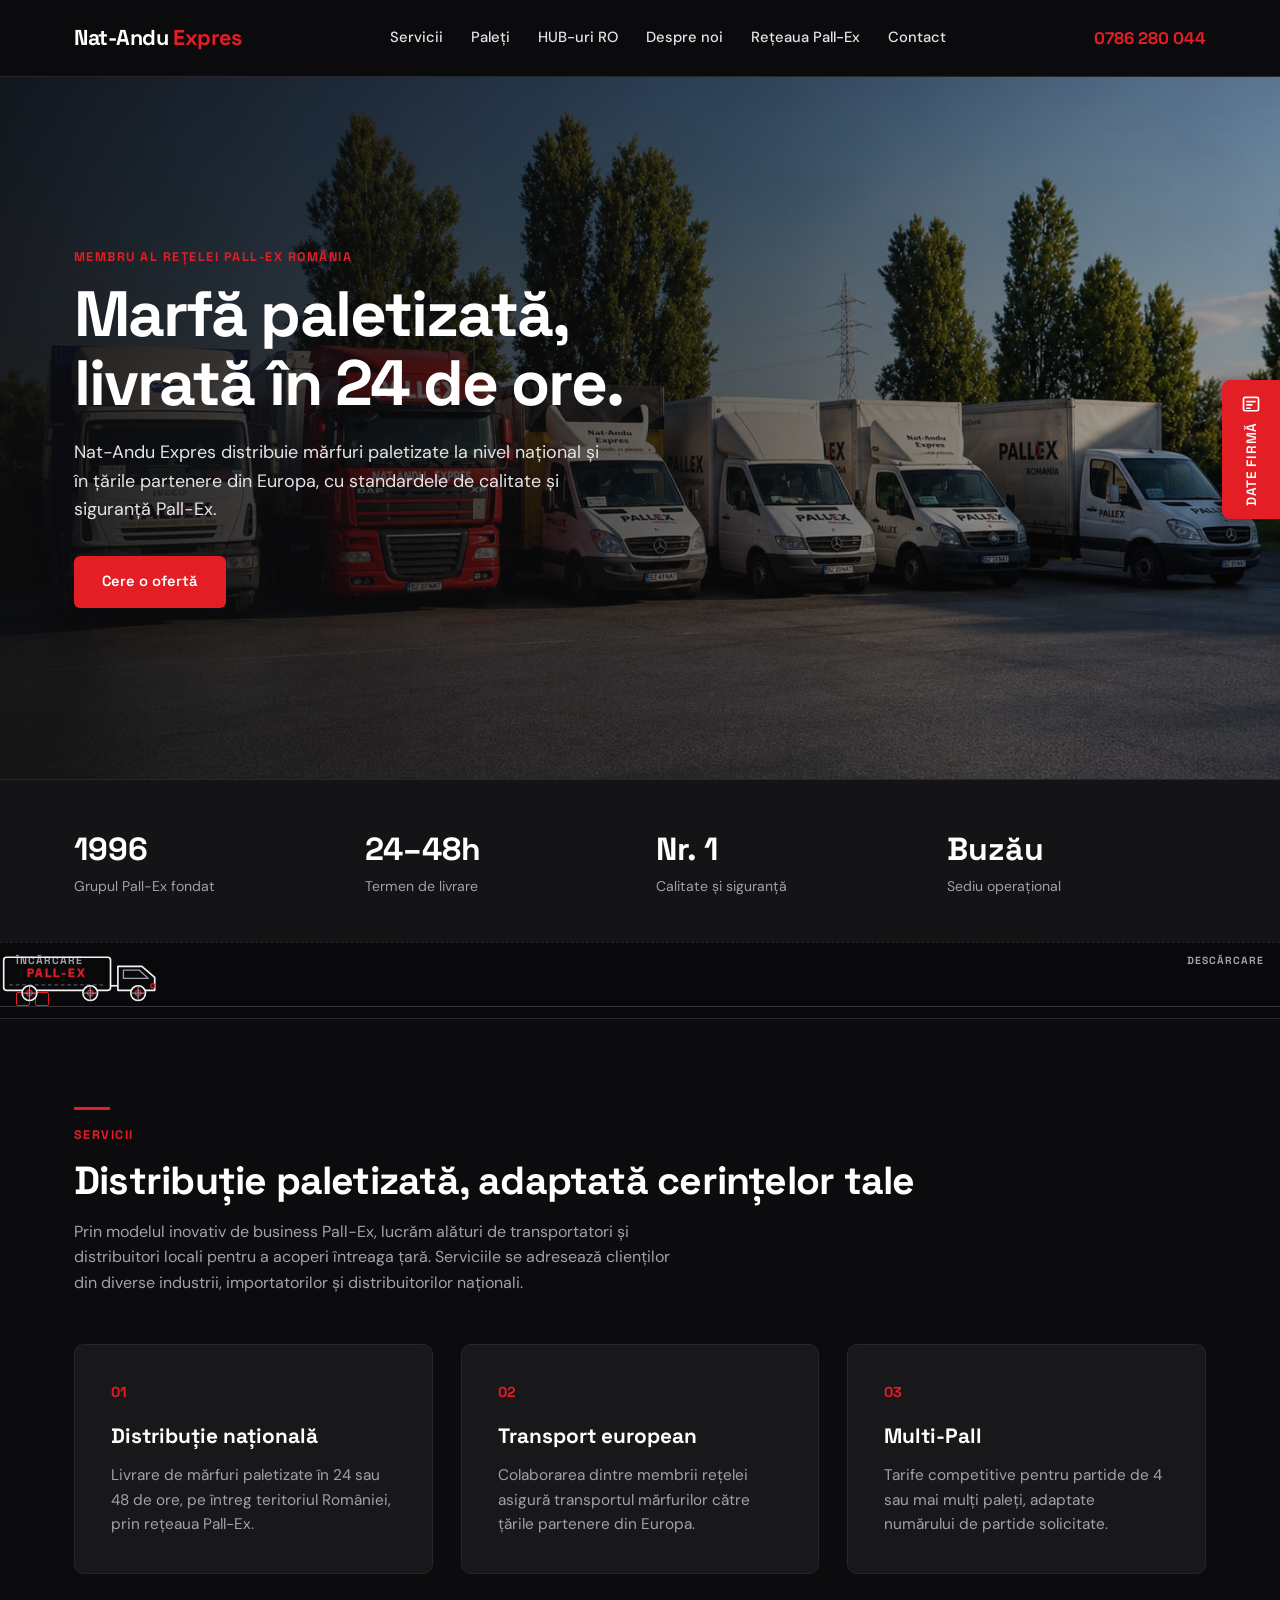
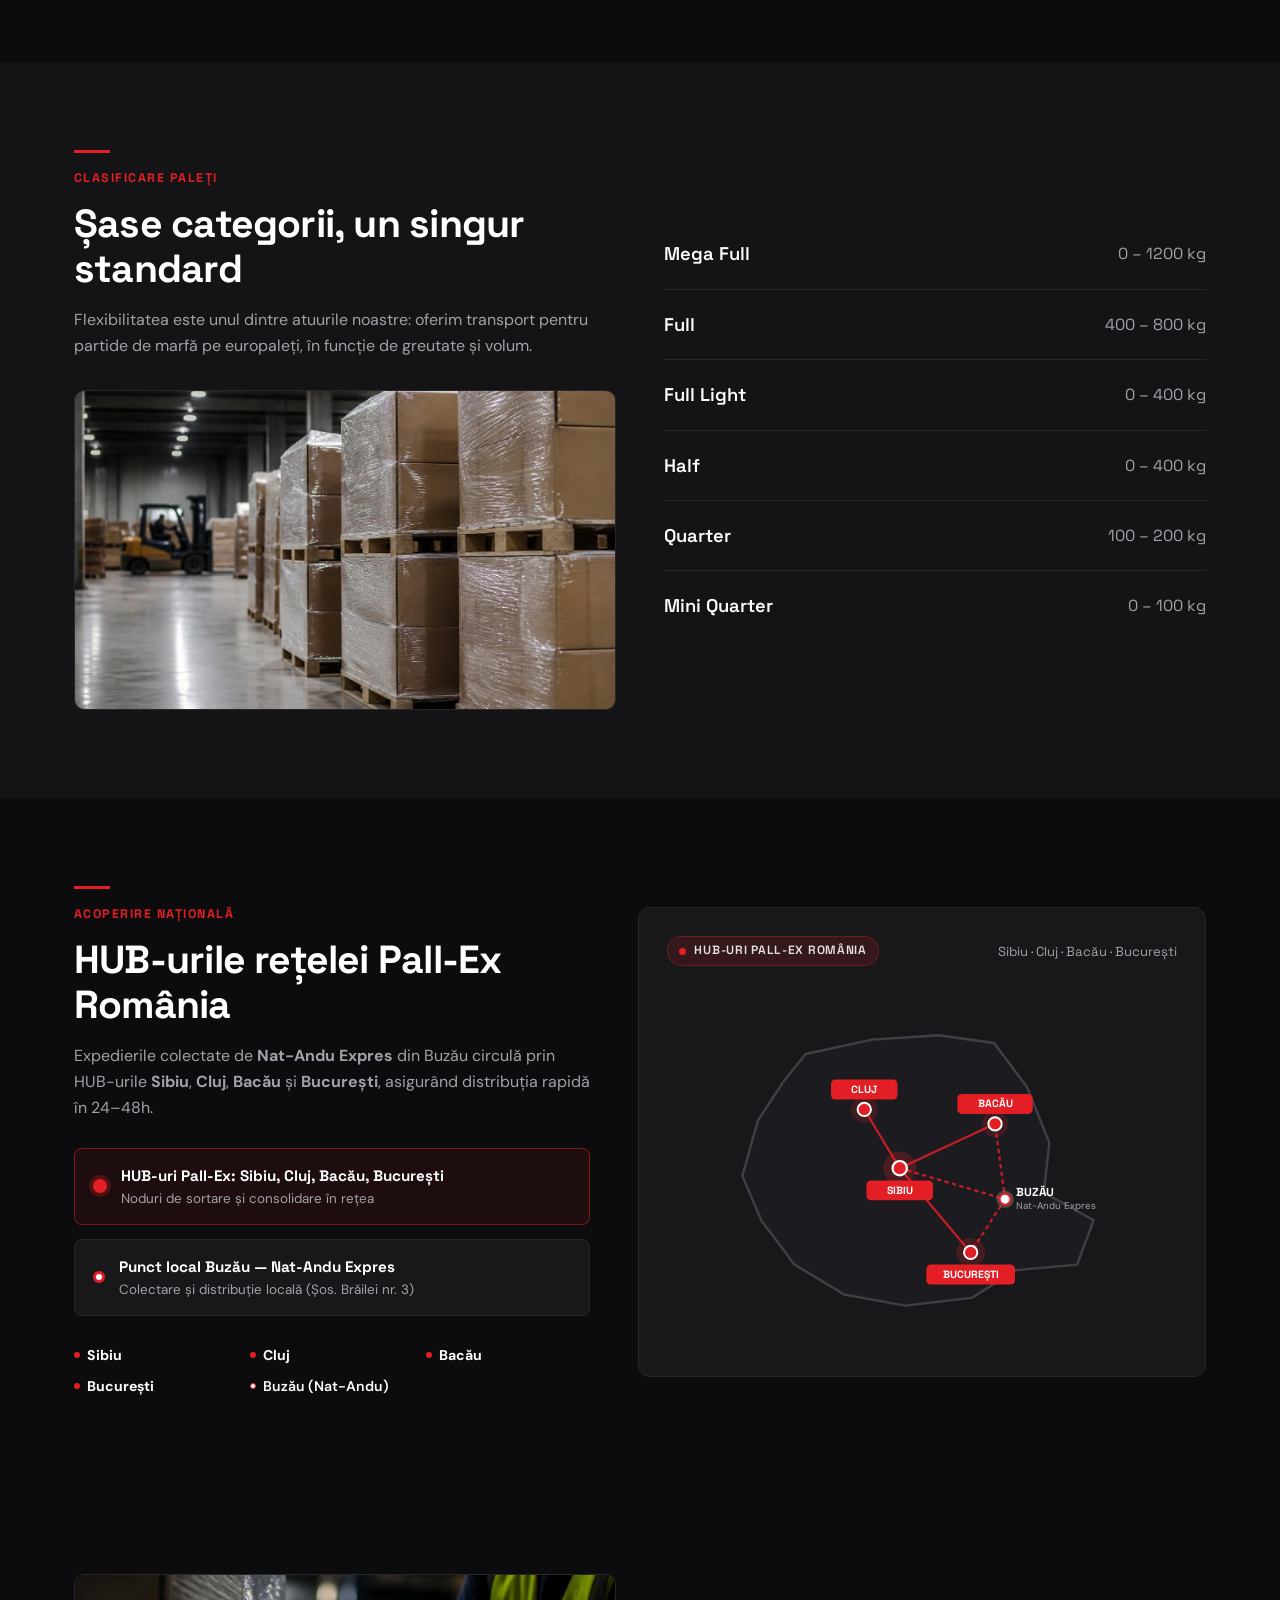
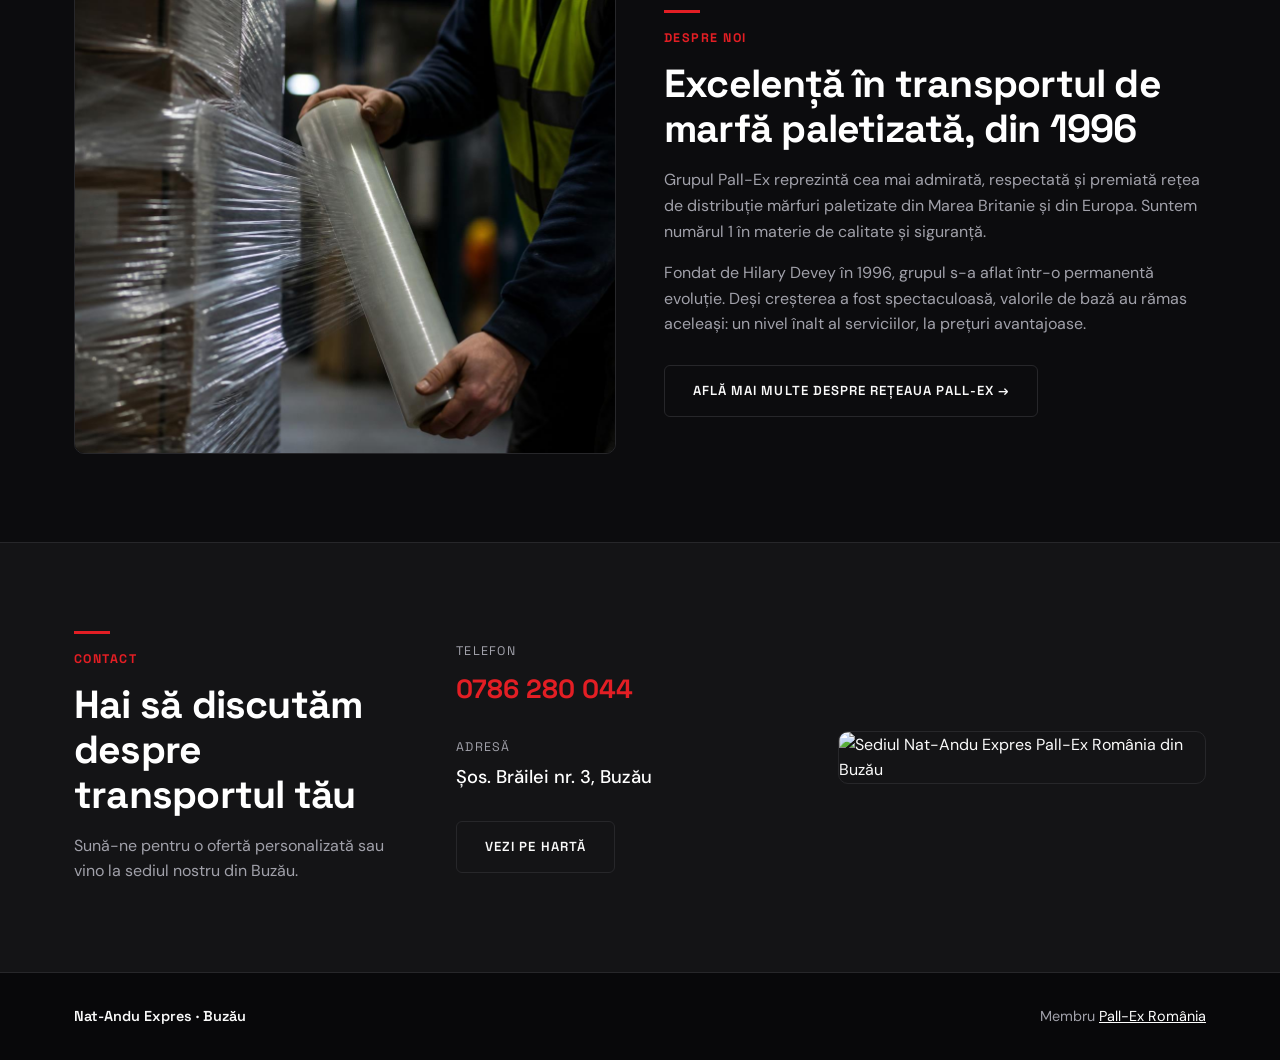
==== index.html @ 64ddea2e "Add files via upload" ====
<!DOCTYPE html>
<html lang="ro">
  <head>
    <meta charset="utf-8">
    <meta name="viewport" content="width=device-width, initial-scale=1">
    <title>Nat-Andu Expres | Transport marfă paletizată Pall-Ex Buzău</title>
    <meta name="description" content="Membru Pall-Ex România. Distribuție mărfuri paletizate în 24-48h în toată România și în Europa. Sediu în Buzău. Sună 0786 280 044.">
    
    <meta property="og:title" content="Nat-Andu Expres | Transport marfă paletizată Pall-Ex">
    <meta property="og:description" content="Distribuție mărfuri paletizate în 24-48h în România și Europa, prin rețeaua Pall-Ex. Buzău.">
    <meta property="og:type" content="website">
    <meta name="twitter:card" content="summary_large_image">
    
    <link rel="preconnect" href="https://fonts.googleapis.com">
    <link rel="preconnect" href="https://fonts.gstatic.com" crossorigin>
    <link rel="stylesheet" href="https://fonts.googleapis.com/css2?family=Space+Grotesk:wght@500;600;700&family=DM+Sans:wght@400;500&display=swap">
    <link rel="stylesheet" href="styles.css">
  </head>
  <body id="top">
    <!-- Buton special fixat în dreapta ecranului -->
    <button class="company-id-trigger" id="openCompanyId" aria-label="Deschide cartea de identitate a firmei">
      <svg width="20" height="20" viewBox="0 0 24 24" fill="none" stroke="currentColor" stroke-width="2" stroke-linecap="round" stroke-linejoin="round">
        <rect x="3" y="4" width="18" height="16" rx="2"></rect>
        <line x1="7" y1="9" x2="17" y2="9"></line>
        <line x1="7" y1="13" x2="13" y2="13"></line>
        <line x1="7" y1="17" x2="11" y2="17"></line>
      </svg>
      <span class="vertical-text">Date Firmă</span>
    </button>

    <!-- Header -->
    <header class="site-header">
      <div class="container header-inner">
        <a class="brand" href="#top">Nat-Andu <span>Expres</span></a>

        <nav class="nav" id="nav">
          <a href="#servicii">Servicii</a>
          <a href="#paleti">Paleți</a>
          <a href="#retea-romania">HUB-uri RO</a>
          <a href="#despre">Despre noi</a>
          <a href="pallex.html">Rețeaua Pall-Ex</a>
          <a href="#contact">Contact</a>
        </nav>

        <a class="phone" href="tel:+40786280044">0786 280 044</a>

        <button class="nav-toggle" id="navToggle" aria-label="Meniu" aria-expanded="false">
          <span></span><span></span><span></span>
        </button>
      </div>
    </header>

    <main>
      <!-- Hero -->
      <section class="hero">
        <img class="hero-img" src="assets/backdrop.jpeg" alt="Flotă de camioane de distribuție aliniate în terminalul logistic" width="1920" height="1200">
        <div class="hero-scrim"></div>
        <div class="container hero-content">
          <p class="eyebrow">Membru al rețelei Pall-Ex România</p>
          <h1>Marfă paletizată,<br>livrată în 24 de ore.</h1>
          <p class="lead">
            Nat-Andu Expres distribuie mărfuri paletizate la nivel național și în țările partenere
            din Europa, cu standardele de calitate și siguranță Pall-Ex.
          </p>
          <a class="btn btn-primary" href="#contact">Cere o ofertă</a>
        </div>
      </section>

      <!-- Stats + Animație Camion Pall-Ex -->
      <section class="band stats">
        <div class="container stats-grid">
          <div class="stat"><p class="stat-value">1996</p><p class="stat-label">Grupul Pall-Ex fondat</p></div>
          <div class="stat"><p class="stat-value">24–48h</p><p class="stat-label">Termen de livrare</p></div>
          <div class="stat"><p class="stat-value">Nr. 1</p><p class="stat-label">Calitate și siguranță</p></div>
          <div class="stat"><p class="stat-value">Buzău</p><p class="stat-label">Sediu operațional</p></div>
        </div>

        <div class="truck-lane" aria-hidden="true">
          <div class="dock-station dock-left">
            <span class="dock-label">ÎNCĂRCARE</span>
            <div class="pallet-box pallet-load-1"></div>
            <div class="pallet-box pallet-load-2"></div>
          </div>

          <div class="pallex-truck-runner">
            <svg class="pallex-truck-svg" viewBox="0 0 190 64" fill="none" xmlns="http://www.w3.org/2000/svg">
              <rect x="4" y="10" width="116" height="36" rx="3" stroke="#f4f4f5" stroke-width="1.8"/>
              <line x1="10" y1="40" x2="114" y2="40" stroke="#52525b" stroke-width="1.2" stroke-dasharray="4 3"/>
              <text x="62" y="31" text-anchor="middle" fill="#e31e24" stroke="#e31e24" stroke-width="0.4" font-family="Space Grotesk, sans-serif" font-size="13" font-weight="700" letter-spacing="2.2">PALL-EX</text>

              <line x1="120" y1="41" x2="128" y2="41" stroke="#f4f4f5" stroke-width="1.8"/>

              <path d="M128 20 H154 L168 32 V46 H128 Z" stroke="#f4f4f5" stroke-width="1.8" stroke-linejoin="round"/>
              <path d="M134 24 H151 L161 33 H134 Z" stroke="#a1a1aa" stroke-width="1.4" stroke-linejoin="round"/>
              <rect x="164" y="39" width="4" height="4" rx="1" stroke="#e31e24" stroke-width="1.4"/>

              <g class="truck-wheel" style="transform-origin: 32px 49px;">
                <circle cx="32" cy="49" r="8" fill="#0c0c0e" stroke="#f4f4f5" stroke-width="1.8"/>
                <circle cx="32" cy="49" r="3" stroke="#e31e24" stroke-width="1.4"/>
                <line x1="32" y1="41" x2="32" y2="57" stroke="#a1a1aa" stroke-width="1.1"/>
                <line x1="24" y1="49" x2="40" y2="49" stroke="#a1a1aa" stroke-width="1.1"/>
              </g>

              <g class="truck-wheel" style="transform-origin: 98px 49px;">
                <circle cx="98" cy="49" r="8" fill="#0c0c0e" stroke="#f4f4f5" stroke-width="1.8"/>
                <circle cx="98" cy="49" r="3" stroke="#e31e24" stroke-width="1.4"/>
                <line x1="98" y1="41" x2="98" y2="57" stroke="#a1a1aa" stroke-width="1.1"/>
                <line x1="90" y1="49" x2="106" y2="49" stroke="#a1a1aa" stroke-width="1.1"/>
              </g>

              <g class="truck-wheel" style="transform-origin: 150px 49px;">
                <circle cx="150" cy="49" r="8" fill="#0c0c0e" stroke="#f4f4f5" stroke-width="1.8"/>
                <circle cx="150" cy="49" r="3" stroke="#e31e24" stroke-width="1.4"/>
                <line x1="150" y1="41" x2="150" y2="57" stroke="#a1a1aa" stroke-width="1.1"/>
                <line x1="142" y1="49" x2="158" y2="49" stroke="#a1a1aa" stroke-width="1.1"/>
              </g>
            </svg>
          </div>

          <div class="dock-station dock-right">
            <span class="dock-label">DESCĂRCARE</span>
            <div class="pallet-box pallet-unload-1"></div>
            <div class="pallet-box pallet-unload-2"></div>
          </div>

          <div class="truck-road-line"></div>
        </div>
      </section>

      <!-- Servicii -->
      <section id="servicii" class="section container">
        <div class="section-head rule reveal">
          <p class="eyebrow">Servicii</p>
          <h2>Distribuție paletizată, adaptată cerințelor tale</h2>
          <p class="muted">
            Prin modelul inovativ de business Pall-Ex, lucrăm alături de transportatori și
            distribuitori locali pentru a acoperi întreaga țară. Serviciile se adresează clienților
            din diverse industrii, importatorilor și distribuitorilor naționali.
          </p>
        </div>

        <div class="cards">
          <article class="card reveal">
            <span class="card-num">01</span>
            <h3>Distribuție națională</h3>
            <p>Livrare de mărfuri paletizate în 24 sau 48 de ore, pe întreg teritoriul României, prin rețeaua Pall-Ex.</p>
          </article>
          <article class="card reveal">
            <span class="card-num">02</span>
            <h3>Transport european</h3>
            <p>Colaborarea dintre membrii rețelei asigură transportul mărfurilor către țările partenere din Europa.</p>
          </article>
          <article class="card reveal">
            <span class="card-num">03</span>
            <h3>Multi-Pall</h3>
            <p>Tarife competitive pentru partide de 4 sau mai mulți paleți, adaptate numărului de partide solicitate.</p>
          </article>
        </div>
      </section>

      <!-- Paleti -->
      <section id="paleti" class="band">
        <div class="container section split">
          <div>
            <div class="rule reveal">
              <p class="eyebrow">Clasificare paleți</p>
              <h2>Șase categorii, un singur standard</h2>
              <p class="muted">
                Flexibilitatea este unul dintre atuurile noastre: oferim transport pentru partide de
                marfă pe europaleți, în funcție de greutate și volum.
              </p>
            </div>
            <img class="media media-short" src="assets/warehouse-pallets.jpg" alt="Europaleți înfoliați, stivuiți în depozitul de distribuție" width="1280" height="960" loading="lazy">
          </div>

          <ul class="spec-list reveal">
            <li><span class="spec-name">Mega Full</span><span class="spec-weight">0 – 1200 kg</span></li>
            <li><span class="spec-name">Full</span><span class="spec-weight">400 – 800 kg</span></li>
            <li><span class="spec-name">Full Light</span><span class="spec-weight">0 – 400 kg</span></li>
            <li><span class="spec-name">Half</span><span class="spec-weight">0 – 400 kg</span></li>
            <li><span class="spec-name">Quarter</span><span class="spec-weight">100 – 200 kg</span></li>
            <li><span class="spec-name">Mini Quarter</span><span class="spec-weight">0 – 100 kg</span></li>
          </ul>
        </div>
      </section>

      <!-- Rețeaua Națională de HUB-uri Pall-Ex România (Sibiu, Cluj, Bacău, București) -->
      <section id="retea-romania" class="section container">
        <div class="ro-hubs-grid">
          <div class="reveal">
            <div class="rule">
              <p class="eyebrow">Acoperire Națională</p>
              <h2>HUB-urile rețelei Pall-Ex România</h2>
              <p class="muted">
                Expedierile colectate de <strong>Nat-Andu Expres</strong> din Buzău circulă
                prin HUB-urile <strong>Sibiu</strong>, <strong>Cluj</strong>, <strong>Bacău</strong> și
                <strong>București</strong>, asigurând distribuția rapidă în 24–48h.
              </p>
            </div>

            <div class="hub-legend">
              <div class="hub-badge-main">
                <span class="dot-main"></span>
                <div>
                  <strong>HUB-uri Pall-Ex: Sibiu, Cluj, Bacău, București</strong>
                  <span>Noduri de sortare și consolidare în rețea</span>
                </div>
              </div>
              <div class="hub-badge-local">
                <span class="dot-local"></span>
                <div>
                  <strong>Punct local Buzău — Nat-Andu Expres</strong>
                  <span>Colectare și distribuție locală (Șos. Brăilei nr. 3)</span>
                </div>
              </div>
            </div>

            <ul class="ro-cities-list">
              <li class="is-main">Sibiu</li>
              <li class="is-main">Cluj</li>
              <li class="is-main">Bacău</li>
              <li class="is-main">București</li>
              <li class="is-local">Buzău (Nat-Andu)</li>
            </ul>
          </div>

          <div class="ro-map-card reveal">
            <div class="ro-map-header">
              <span class="europe-badge"><span class="pulse-dot"></span> HUB-uri Pall-Ex România</span>
              <span class="ro-map-sub">Sibiu · Cluj · Bacău · București</span>
            </div>

            <svg class="ro-map-svg" viewBox="0 0 460 330" fill="none" xmlns="http://www.w3.org/2000/svg" aria-label="Harta HUB-urilor Pall-Ex din România: Sibiu, Cluj, Bacău și București">
              <path d="M125 65 L185 52 L245 48 L295 55 L325 95 L345 145 L340 190 L385 215 L370 255 L315 260 L275 285 L215 292 L160 282 L115 255 L85 215 L68 175 L82 125 L105 90 Z" fill="#1b1b20" stroke="#3f3f46" stroke-width="2.2"/>

              <g stroke="#e31e24" stroke-width="2" stroke-opacity="0.85">
                <line x1="210" y1="168" x2="178" y2="115"/>
                <line x1="210" y1="168" x2="296" y2="128"/>
                <line x1="210" y1="168" x2="274" y2="244"/>
                <line x1="210" y1="168" x2="305" y2="196" stroke-dasharray="4 3"/>
                <line x1="305" y1="196" x2="274" y2="244" stroke-dasharray="4 3"/>
                <line x1="305" y1="196" x2="296" y2="128" stroke-dasharray="4 3"/>
              </g>

              <!-- HUB CLUJ -->
              <circle cx="178" cy="115" r="12" fill="#e31e24" fill-opacity="0.2"/>
              <circle cx="178" cy="115" r="6" fill="#e31e24" stroke="#ffffff" stroke-width="1.8"/>
              <rect x="148" y="88" width="60" height="18" rx="4" fill="#e31e24"/>
              <text x="178" y="100" text-anchor="middle" fill="#ffffff" font-family="Space Grotesk, sans-serif" font-size="9.5" font-weight="700">CLUJ</text>

              <!-- HUB BACĂU -->
              <circle cx="296" cy="128" r="12" fill="#e31e24" fill-opacity="0.2"/>
              <circle cx="296" cy="128" r="6" fill="#e31e24" stroke="#ffffff" stroke-width="1.8"/>
              <rect x="262" y="101" width="68" height="18" rx="4" fill="#e31e24"/>
              <text x="296" y="113" text-anchor="middle" fill="#ffffff" font-family="Space Grotesk, sans-serif" font-size="9.5" font-weight="700">BACĂU</text>

              <!-- HUB SIBIU -->
              <circle cx="210" cy="168" r="15" fill="#e31e24" fill-opacity="0.24"/>
              <circle cx="210" cy="168" r="6.5" fill="#e31e24" stroke="#ffffff" stroke-width="2"/>
              <rect x="180" y="179" width="60" height="18" rx="4" fill="#e31e24"/>
              <text x="210" y="191" text-anchor="middle" fill="#ffffff" font-family="Space Grotesk, sans-serif" font-size="9.5" font-weight="700">SIBIU</text>

              <!-- HUB BUCUREȘTI -->
              <circle cx="274" cy="244" r="13" fill="#e31e24" fill-opacity="0.22"/>
              <circle cx="274" cy="244" r="6" fill="#e31e24" stroke="#ffffff" stroke-width="1.8"/>
              <rect x="234" y="255" width="80" height="18" rx="4" fill="#e31e24"/>
              <text x="274" y="267" text-anchor="middle" fill="#ffffff" font-family="Space Grotesk, sans-serif" font-size="9.5" font-weight="700">BUCUREȘTI</text>

              <!-- Punct local Buzău (Nat-Andu Expres) -->
              <circle cx="305" cy="196" r="8" fill="#ffffff" fill-opacity="0.18"/>
              <circle cx="305" cy="196" r="5" fill="#ffffff" stroke="#e31e24" stroke-width="2"/>
              <text x="315" y="193" fill="#ffffff" font-family="Space Grotesk, sans-serif" font-size="10.5" font-weight="700">BUZĂU</text>
              <text x="315" y="205" fill="#a1a1aa" font-family="DM Sans, sans-serif" font-size="8.8">Nat-Andu Expres</text>
            </svg>
          </div>
        </div>
      </section>

      <!-- Despre -->
      <section id="despre" class="section container split split-center">
        <img class="media media-tall" src="assets/worker-pallet.jpg" alt="Operator care înfoliază un palet pregătit pentru expediere" width="1280" height="960" loading="lazy">
        <div class="rule reveal">
          <p class="eyebrow">Despre noi</p>
          <h2>Excelență în transportul de marfă paletizată, din 1996</h2>
          <p class="muted">
            Grupul Pall-Ex reprezintă cea mai admirată, respectată și premiată rețea de distribuție
            mărfuri paletizate din Marea Britanie și din Europa. Suntem numărul 1 în materie de
            calitate și siguranță.
          </p>
          <p class="muted">
            Fondat de Hilary Devey în 1996, grupul s-a aflat într-o permanentă evoluție. Deși
            creșterea a fost spectaculoasă, valorile de bază au rămas aceleași: un nivel înalt al
            serviciilor, la prețuri avantajoase.
          </p>
          <div style="margin-top: 1.75rem;">
            <a class="btn btn-ghost" href="pallex.html">Află mai multe despre rețeaua Pall-Ex →</a>
          </div>
        </div>
      </section>

      <!-- Contact -->
      <section id="contact" class="band band-top">
        <div class="container section split">
          <div class="rule reveal">
            <p class="eyebrow">Contact</p>
            <h2>Hai să discutăm despre transportul tău</h2>
            <p class="muted">Sună-ne pentru o ofertă personalizată sau vino la sediul nostru din Buzău.</p>
          </div>

          <dl class="contact-list reveal">
            <div>
              <dt>Telefon</dt>
              <dd><a class="phone-lg" href="tel:+40786280044">0786 280 044</a></dd>
            </div>
            <div>
              <dt>Adresă</dt>
              <dd class="address">Șos. Brăilei nr. 3, Buzău</dd>
            </div>
            <div>
              <a
                class="btn btn-ghost"
                href="https://www.google.com/maps/place/Pall+-+Ex+Buzau/@45.1322497,26.8589004,300m/data=!3m1!1e3!4m6!3m5!1s0x40b1619927df074f:0x41fb575a567fc88e!8m2!3d45.132179!4d26.8587557!16s%2Fg%2F11jdgvzxw0?entry=ttu&g_ep=EgoyMDI2MDgyMC4wIKXMDSoASAFQAw%3D%3D"
                target="_blank"
                rel="noreferrer"
                aria-label="Vezi pe hartă (deschide într-o filă nouă)"
                >Vezi pe hartă</a
              >
            </div>
          </dl>

          <div class="reveal">
            <img class="media" src="assets/image-2.jpg" alt="Sediul Nat-Andu Expres Pall-Ex România din Buzău" loading="lazy">
          </div>
        </div>
      </section>
    </main>

    <footer class="site-footer">
      <div class="container footer-inner">
        <p class="footer-brand">Nat-Andu Expres · Buzău</p>
        <p>Membru <a href="pallex.html" style="color: #ffffff; text-decoration: underline;">Pall-Ex România</a></p>
      </div>
    </footer>

    <!-- Modal: Cartea de identitate a firmei -->
    <div class="modal-backdrop" id="companyIdModal" role="dialog" aria-modal="true" aria-labelledby="modalTitle">
      <div class="modal-card">
        <button class="modal-close" id="closeCompanyId" aria-label="Închide">&times;</button>
        <p class="eyebrow">Identificare Firmă</p>
        <h3 id="modalTitle">S.C. NAT-ANDU EXPRES S.R.L.</h3>
        
        <img class="id-card-img" src="assets/CartedeIdentitate.jpeg" alt="Carte de identitate Nat-Andu Expres - Membru Pall-Ex România">

        <div class="id-grid">
          <div class="id-row">
            <span class="id-label">Sediu Social</span>
            <span class="id-val">Șos. Brăilei nr. 3, Buzău</span>
          </div>
          <div class="id-row">
            <span class="id-label">Rețea Parteneră</span>
            <span class="id-val">Membru Pall-Ex România</span>
          </div>
          <div class="id-row">
            <span class="id-label">Telefon Dispecerat</span>
            <span class="id-val"><a href="tel:+40786280044" class="id-phone-link">0786 280 044</a></span>
          </div>
        </div>
      </div>
    </div>

    <script src="script.js"></script>
  </body>
</html>
---- styles.css ----
/* =========================================================
   Variabile & Resetare de bază (Temă Neagră / Dark Mode)
   ========================================================= */
:root {
  --bg: #0c0c0e;
  --bg-dark: #141416;
  --surface: #18181b;
  --text: #fafafa;
  --text-light: #fafafa;
  --muted: #a1a1aa;
  --muted-dark: #a1a1aa;
  --accent: #e31e24;
  --accent-hover: #c4161c;
  --border: #27272a;
  --border-dark: #27272a;
  --font-display: 'Space Grotesk', sans-serif;
  --font-body: 'DM Sans', sans-serif;
}

*, *::before, *::after {
  box-sizing: border-box;
  margin: 0;
  padding: 0;
}

html {
  scroll-behavior: smooth;
  font-family: var(--font-body);
  color: var(--text);
  background-color: var(--bg);
  line-height: 1.6;
}

img {
  max-width: 100%;
  display: block;
}

a {
  color: inherit;
  text-decoration: none;
}

.container {
  width: 100%;
  max-width: 1180px;
  margin: 0 auto;
  padding: 0 1.5rem;
}

/* =========================================================
   Header & Navigare
   ========================================================= */
.site-header {
  position: sticky;
  top: 0;
  z-index: 50;
  background: rgba(12, 12, 14, 0.94);
  backdrop-filter: blur(8px);
  border-bottom: 1px solid var(--border);
}

.header-inner {
  display: flex;
  align-items: center;
  justify-content: space-between;
  height: 76px;
}

.brand {
  font-family: var(--font-display);
  font-weight: 700;
  font-size: 1.35rem;
  letter-spacing: -0.02em;
  color: #ffffff;
}

.brand span {
  color: var(--accent);
}

.nav {
  display: flex;
  gap: 1.75rem;
  font-weight: 500;
  font-size: 0.92rem;
  color: #e4e4e7;
}

.nav a:hover {
  color: var(--accent);
}

.phone {
  font-family: var(--font-display);
  font-weight: 700;
  color: var(--accent);
  font-size: 1.05rem;
}

.nav-toggle {
  display: none;
  flex-direction: column;
  gap: 5px;
  background: none;
  border: none;
  cursor: pointer;
  padding: 4px;
}

.nav-toggle span {
  width: 24px;
  height: 2px;
  background: #ffffff;
  display: block;
}

@media (max-width: 900px) {
  .nav {
    position: absolute;
    top: 76px;
    left: 0;
    right: 0;
    background: var(--bg);
    flex-direction: column;
    padding: 1.5rem;
    gap: 1.25rem;
    border-bottom: 1px solid var(--border);
    display: none;
  }

  .nav.is-open {
    display: flex;
  }

  .nav-toggle {
    display: flex;
  }

  .phone {
    display: none;
  }
}

/* =========================================================
   Hero Section
   ========================================================= */
.hero {
  position: relative;
  min-height: 78vh;
  display: flex;
  align-items: center;
  color: var(--text-light);
  overflow: hidden;
  background-color: var(--bg);
}

.hero-img {
  position: absolute;
  inset: 0;
  width: 100%;
  height: 100%;
  object-fit: cover;
  z-index: 0;
}

.hero-scrim {
  position: absolute;
  inset: 0;
  background: linear-gradient(90deg, rgba(12, 12, 14, 0.90) 0%, rgba(12, 12, 14, 0.60) 60%, rgba(12, 12, 14, 0.30) 100%);
  z-index: 1;
}

.hero-content {
  position: relative;
  z-index: 2;
  padding-top: 4rem;
  padding-bottom: 4rem;
}

.eyebrow {
  font-family: var(--font-display);
  text-transform: uppercase;
  font-size: 0.78rem;
  font-weight: 700;
  letter-spacing: 0.12em;
  color: var(--accent);
  margin-bottom: 0.75rem;
}

.hero h1 {
  font-family: var(--font-display);
  font-size: clamp(2.4rem, 5vw, 4rem);
  line-height: 1.08;
  letter-spacing: -0.03em;
  margin-bottom: 1.25rem;
  color: #ffffff;
}

.lead {
  max-width: 540px;
  font-size: 1.12rem;
  color: #e4e4e7;
  margin-bottom: 2rem;
}

/* =========================================================
   Butoane
   ========================================================= */
.btn {
  display: inline-block;
  font-family: var(--font-display);
  font-weight: 600;
  font-size: 0.92rem;
  padding: 0.9rem 1.75rem;
  border-radius: 6px;
  transition: all 0.2s ease;
  cursor: pointer;
}

.btn-primary {
  background: var(--accent);
  color: #ffffff;
}

.btn-primary:hover {
  background: var(--accent-hover);
}

.btn-ghost {
  border: 1px solid var(--border-dark);
  color: var(--text-light);
  text-transform: uppercase;
  font-size: 0.82rem;
  letter-spacing: 0.08em;
}

.btn-ghost:hover {
  border-color: var(--accent);
  background: rgba(227, 30, 36, 0.15);
}

/* =========================================================
   Stats Band & Animație Camion PALL-EX Outline
   ========================================================= */
.band {
  background-color: var(--bg-dark);
  color: var(--text-light);
}

.stats {
  border-top: 1px solid var(--border-dark);
  border-bottom: 1px solid var(--border-dark);
}

.stats-grid {
  display: grid;
  grid-template-columns: repeat(auto-fit, minmax(180px, 1fr));
  gap: 2rem;
  padding-top: 2.75rem;
  padding-bottom: 2.75rem;
}

.stat-value {
  font-family: var(--font-display);
  font-size: 2rem;
  font-weight: 700;
  color: #ffffff;
}

.stat-label {
  font-size: 0.88rem;
  color: var(--muted-dark);
}

.truck-lane {
  position: relative;
  width: 100%;
  height: 76px;
  overflow: hidden;
  border-top: 1px dashed rgba(255, 255, 255, 0.12);
  background: #09090b;
}

.truck-road-line {
  position: absolute;
  left: 0;
  right: 0;
  bottom: 11px;
  height: 1px;
  background: rgba(255, 255, 255, 0.18);
  z-index: 1;
}

.dock-station {
  position: absolute;
  bottom: 12px;
  z-index: 2;
  display: flex;
  align-items: flex-end;
  gap: 5px;
}

.dock-left {
  left: 16px;
}

.dock-right {
  right: 16px;
}

.dock-label {
  position: absolute;
  bottom: 36px;
  font-family: var(--font-display);
  font-size: 0.65rem;
  font-weight: 700;
  letter-spacing: 0.1em;
  color: #a1a1aa;
  white-space: nowrap;
}

.dock-right .dock-label {
  right: 0;
}

.pallet-box {
  width: 14px;
  height: 14px;
  border: 1.5px solid #e31e24;
  border-radius: 2px;
  background: transparent;
}

.pallet-load-1 {
  animation: loadPalletLeft 11s linear infinite;
}

.pallet-load-2 {
  animation: loadPalletLeft 11s linear 0.35s infinite;
}

.pallet-unload-1 {
  opacity: 0;
  animation: unloadPalletRight 11s linear infinite;
}

.pallet-unload-2 {
  opacity: 0;
  animation: unloadPalletRight 11s linear 0.35s infinite;
}

.pallex-truck-runner {
  position: absolute;
  bottom: 11px;
  left: 0;
  z-index: 3;
  animation: truckDriveLeftToRight 11s linear infinite;
}

.pallex-truck-svg {
  width: 175px;
  height: auto;
  display: block;
}

.truck-wheel {
  animation: wheelSpin 0.75s linear infinite;
}

@keyframes wheelSpin {
  from {
    transform: rotate(0deg);
  }
  to {
    transform: rotate(360deg);
  }
}

@keyframes truckDriveLeftToRight {
  0% {
    transform: translateX(26px);
  }
  14% {
    transform: translateX(36px);
  }
  82% {
    transform: translateX(calc(100vw - 215px));
  }
  100% {
    transform: translateX(calc(100vw - 205px));
  }
}

@keyframes loadPalletLeft {
  0% {
    opacity: 1;
    transform: translate(0, 0) scale(1);
  }
  10% {
    opacity: 1;
    transform: translate(24px, -6px) scale(0.95);
  }
  15% {
    opacity: 0;
    transform: translate(38px, -10px) scale(0.7);
  }
  100% {
    opacity: 0;
    transform: translate(38px, -10px) scale(0.7);
  }
}

@keyframes unloadPalletRight {
  0%, 81% {
    opacity: 0;
    transform: translate(-24px, -8px) scale(0.75);
  }
  85% {
    opacity: 1;
    transform: translate(-8px, -4px) scale(0.95);
  }
  94%, 100% {
    opacity: 1;
    transform: translate(0, 0) scale(1);
  }
}

@media (prefers-reduced-motion: reduce) {
  .pallex-truck-runner,
  .truck-wheel,
  .pallet-load-1,
  .pallet-load-2,
  .pallet-unload-1,
  .pallet-unload-2 {
    animation: none;
  }
}

/* =========================================================
   Secțiuni Generale & Tipografie
   ========================================================= */
.section {
  padding-top: 5.5rem;
  padding-bottom: 5.5rem;
}

.rule::before {
  content: "";
  display: block;
  width: 36px;
  height: 3px;
  background: var(--accent);
  margin-bottom: 1rem;
}

h2 {
  font-family: var(--font-display);
  font-size: clamp(1.75rem, 3.2vw, 2.45rem);
  line-height: 1.15;
  letter-spacing: -0.02em;
  margin-bottom: 1rem;
  color: #ffffff;
}

.muted {
  color: var(--muted);
  max-width: 620px;
}

.band .muted {
  color: var(--muted-dark);
}

.section-head {
  margin-bottom: 3rem;
}

/* =========================================================
   Carduri Servicii
   ========================================================= */
.cards {
  display: grid;
  grid-template-columns: repeat(auto-fit, minmax(280px, 1fr));
  gap: 1.75rem;
}

.card {
  background: var(--surface);
  padding: 2.25rem;
  border-radius: 10px;
  border: 1px solid var(--border);
  transition: transform 0.25s ease, border-color 0.25s ease, box-shadow 0.25s ease;
}

.card:hover {
  transform: translateY(-6px);
  border-color: var(--accent);
  box-shadow: 0 12px 30px rgba(0, 0, 0, 0.45);
}

.card-num {
  font-family: var(--font-display);
  font-weight: 700;
  color: var(--accent);
  font-size: 0.9rem;
  display: block;
  margin-bottom: 1rem;
}

.card h3 {
  font-family: var(--font-display);
  font-size: 1.3rem;
  margin-bottom: 0.65rem;
  color: #ffffff;
}

.card p {
  color: var(--muted);
  font-size: 0.96rem;
}

/* =========================================================
   Split Layouts, Paleți & Despre Noi
   ========================================================= */
.split {
  display: grid;
  grid-template-columns: 1fr;
  gap: 3rem;
}

@media (min-width: 860px) {
  .split {
    grid-template-columns: 1fr 1fr;
  }

  .split-center {
    align-items: center;
  }
}

.media {
  border-radius: 10px;
  object-fit: cover;
  width: 100%;
  border: 1px solid var(--border);
}

.media-short {
  margin-top: 2rem;
  max-height: 320px;
}

.media-tall {
  max-height: 480px;
}

.spec-list {
  list-style: none;
  display: flex;
  flex-direction: column;
  justify-content: center;
}

.spec-list li {
  display: flex;
  justify-content: space-between;
  align-items: center;
  padding: 1.25rem 0;
  border-bottom: 1px solid var(--border-dark);
}

.spec-list li:last-child {
  border-bottom: none;
}

.spec-name {
  font-family: var(--font-display);
  font-weight: 600;
  font-size: 1.15rem;
  color: #ffffff;
}

.spec-weight {
  color: var(--muted-dark);
  font-family: var(--font-display);
}

#despre p + p {
  margin-top: 1rem;
}

/* =========================================================
   Secțiunea Rețea Națională & HUB-uri România (index.html)
   ========================================================= */
.ro-hubs-grid {
  display: grid;
  grid-template-columns: 1fr;
  gap: 3rem;
  align-items: center;
}

@media (min-width: 920px) {
  .ro-hubs-grid {
    grid-template-columns: 1fr 1.1fr;
  }
}

.hub-legend {
  display: grid;
  gap: 0.9rem;
  margin: 1.75rem 0;
}

.hub-badge-main,
.hub-badge-local {
  display: flex;
  align-items: center;
  gap: 0.9rem;
  background: var(--surface);
  border: 1px solid var(--border);
  border-radius: 8px;
  padding: 0.9rem 1.1rem;
}

.hub-badge-main {
  border-color: rgba(227, 30, 36, 0.5);
  background: rgba(227, 30, 36, 0.08);
}

.dot-main {
  width: 14px;
  height: 14px;
  border-radius: 50%;
  background: var(--accent);
  box-shadow: 0 0 0 4px rgba(227, 30, 36, 0.25);
  flex-shrink: 0;
}

.dot-local {
  width: 12px;
  height: 12px;
  border-radius: 50%;
  background: #ffffff;
  border: 3px solid var(--accent);
  flex-shrink: 0;
}

.hub-badge-main strong,
.hub-badge-local strong {
  display: block;
  font-family: var(--font-display);
  font-size: 0.95rem;
  color: #ffffff;
}

.hub-badge-main span,
.hub-badge-local span {
  display: block;
  font-size: 0.84rem;
  color: var(--muted);
}

.ro-cities-list {
  list-style: none;
  display: grid;
  grid-template-columns: repeat(3, 1fr);
  gap: 0.55rem 0.75rem;
  font-size: 0.88rem;
  color: #d4d4d8;
}

.ro-cities-list li {
  display: flex;
  align-items: center;
  gap: 0.45rem;
}

.ro-cities-list li::before {
  content: "";
  width: 6px;
  height: 6px;
  border-radius: 50%;
  background: #52525b;
  flex-shrink: 0;
}

.ro-cities-list li.is-main {
  color: #ffffff;
  font-weight: 700;
}

.ro-cities-list li.is-main::before {
  background: var(--accent);
}

.ro-cities-list li.is-local {
  color: #ffffff;
  font-weight: 600;
}

.ro-cities-list li.is-local::before {
  background: #ffffff;
  border: 1.5px solid var(--accent);
}

.ro-map-card {
  background: var(--surface);
  border: 1px solid var(--border);
  border-radius: 12px;
  padding: 1.75rem;
}

.ro-map-header {
  display: flex;
  flex-wrap: wrap;
  justify-content: space-between;
  align-items: center;
  gap: 0.75rem;
  margin-bottom: 1rem;
}

.europe-badge {
  display: inline-flex;
  align-items: center;
  gap: 0.5rem;
  font-family: var(--font-display);
  font-size: 0.75rem;
  font-weight: 600;
  text-transform: uppercase;
  letter-spacing: 0.06em;
  color: #e4e4e7;
  background: rgba(227, 30, 36, 0.14);
  border: 1px solid rgba(227, 30, 36, 0.35);
  padding: 0.3rem 0.7rem;
  border-radius: 999px;
}

.pulse-dot {
  width: 7px;
  height: 7px;
  border-radius: 50%;
  background: var(--accent);
}

.ro-map-sub {
  font-size: 0.82rem;
  color: var(--muted);
  font-family: var(--font-display);
}

.ro-map-svg {
  width: 100%;
  height: auto;
  display: block;
}

/* =========================================================
   Contact & Footer
   ========================================================= */
.band-top {
  border-top: 1px solid var(--border-dark);
}

@media (min-width: 900px) {
  #contact .split {
    grid-template-columns: 1fr 1fr 1.1fr;
    align-items: center;
  }
}

.contact-list {
  display: flex;
  flex-direction: column;
  gap: 1.75rem;
}

.contact-list dt {
  font-family: var(--font-display);
  font-size: 0.78rem;
  text-transform: uppercase;
  letter-spacing: 0.1em;
  color: var(--muted-dark);
  margin-bottom: 0.35rem;
}

.phone-lg {
  font-family: var(--font-display);
  font-size: 1.65rem;
  font-weight: 700;
  color: var(--accent);
}

.address {
  font-size: 1.15rem;
  font-weight: 500;
  color: #ffffff;
}

.site-footer {
  background: #08080a;
  color: var(--muted-dark);
  border-top: 1px solid var(--border-dark);
  padding: 2rem 0;
  font-size: 0.9rem;
}

.footer-inner {
  display: flex;
  flex-wrap: wrap;
  justify-content: space-between;
  gap: 1rem;
}

.footer-brand {
  color: var(--text-light);
  font-family: var(--font-display);
  font-weight: 600;
}

/* =========================================================
   Animații Reveal
   ========================================================= */
.reveal {
  opacity: 0;
  transform: translateY(18px);
  transition: opacity 0.6s ease, transform 0.6s ease;
}

.reveal.is-visible {
  opacity: 1;
  transform: translateY(0);
}

/* =========================================================
   Buton Lateral & Modal Carte de Identitate Firmă
   ========================================================= */
.company-id-trigger {
  position: fixed;
  right: 0;
  top: 50%;
  transform: translateY(-50%);
  z-index: 90;
  background-color: var(--accent);
  color: #ffffff;
  border: none;
  border-radius: 8px 0 0 8px;
  padding: 14px 12px;
  cursor: pointer;
  display: flex;
  flex-direction: column;
  align-items: center;
  gap: 8px;
  box-shadow: -4px 4px 15px rgba(0, 0, 0, 0.5);
  transition: padding-right 0.25s ease, background-color 0.25s ease;
  font-family: var(--font-display);
  font-weight: 600;
  font-size: 0.85rem;
}

.company-id-trigger:hover {
  padding-right: 18px;
  background-color: var(--accent-hover);
}

.company-id-trigger span.vertical-text {
  writing-mode: vertical-rl;
  text-orientation: mixed;
  transform: rotate(180deg);
  letter-spacing: 0.05em;
  text-transform: uppercase;
}

.modal-backdrop {
  position: fixed;
  inset: 0;
  background: rgba(0, 0, 0, 0.82);
  backdrop-filter: blur(4px);
  z-index: 999;
  display: none;
  align-items: center;
  justify-content: center;
  padding: 1rem;
}

.modal-backdrop.is-open {
  display: flex;
}

.modal-card {
  background: #141416;
  color: #f4f4f5;
  border: 1px solid var(--border-dark);
  border-radius: 12px;
  max-width: 440px;
  width: 100%;
  max-height: 90vh;
  overflow-y: auto;
  padding: 1.75rem;
  position: relative;
  box-shadow: 0 20px 40px rgba(0, 0, 0, 0.7);
}

.modal-close {
  position: absolute;
  top: 1.25rem;
  right: 1.25rem;
  background: transparent;
  border: none;
  color: var(--muted-dark);
  font-size: 1.5rem;
  line-height: 1;
  cursor: pointer;
}

.modal-close:hover {
  color: #ffffff;
}

.modal-card h3 {
  font-family: var(--font-display);
  margin: 0.25rem 0 1rem;
  font-size: 1.4rem;
  color: #ffffff;
}

.id-card-img {
  width: 100%;
  height: auto;
  border-radius: 8px;
  margin-bottom: 1.25rem;
  display: block;
  border: 1px solid var(--border-dark);
}

.id-grid {
  display: grid;
  gap: 0.85rem;
  border-top: 1px solid var(--border-dark);
  padding-top: 1.15rem;
}

.id-row {
  display: flex;
  justify-content: space-between;
  gap: 1rem;
  font-size: 0.95rem;
  border-bottom: 1px solid var(--border-dark);
  padding-bottom: 0.65rem;
}

.id-row:last-child {
  border-bottom: none;
  padding-bottom: 0;
}

.id-label {
  color: var(--muted-dark);
}

.id-val {
  font-weight: 500;
  text-align: right;
  color: #ffffff;
}

.id-phone-link {
  color: inherit;
  text-decoration: none;
}
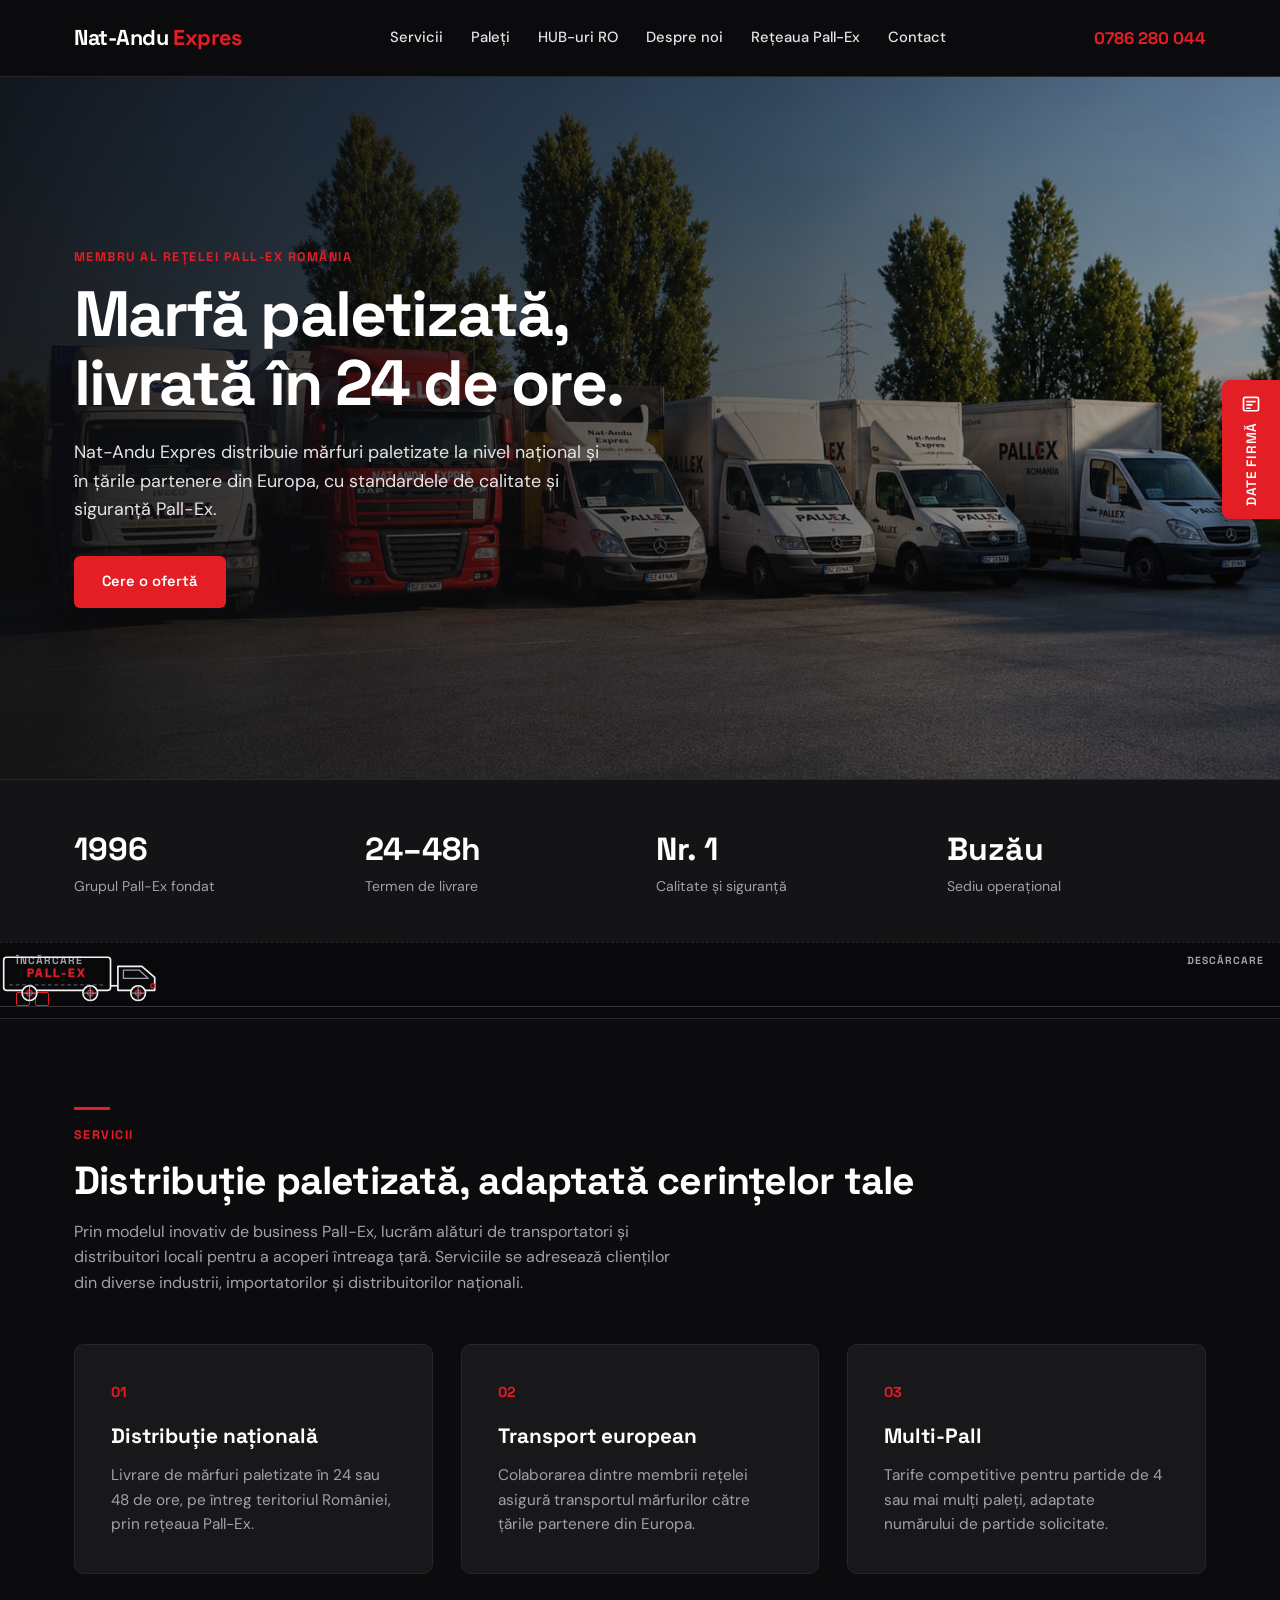
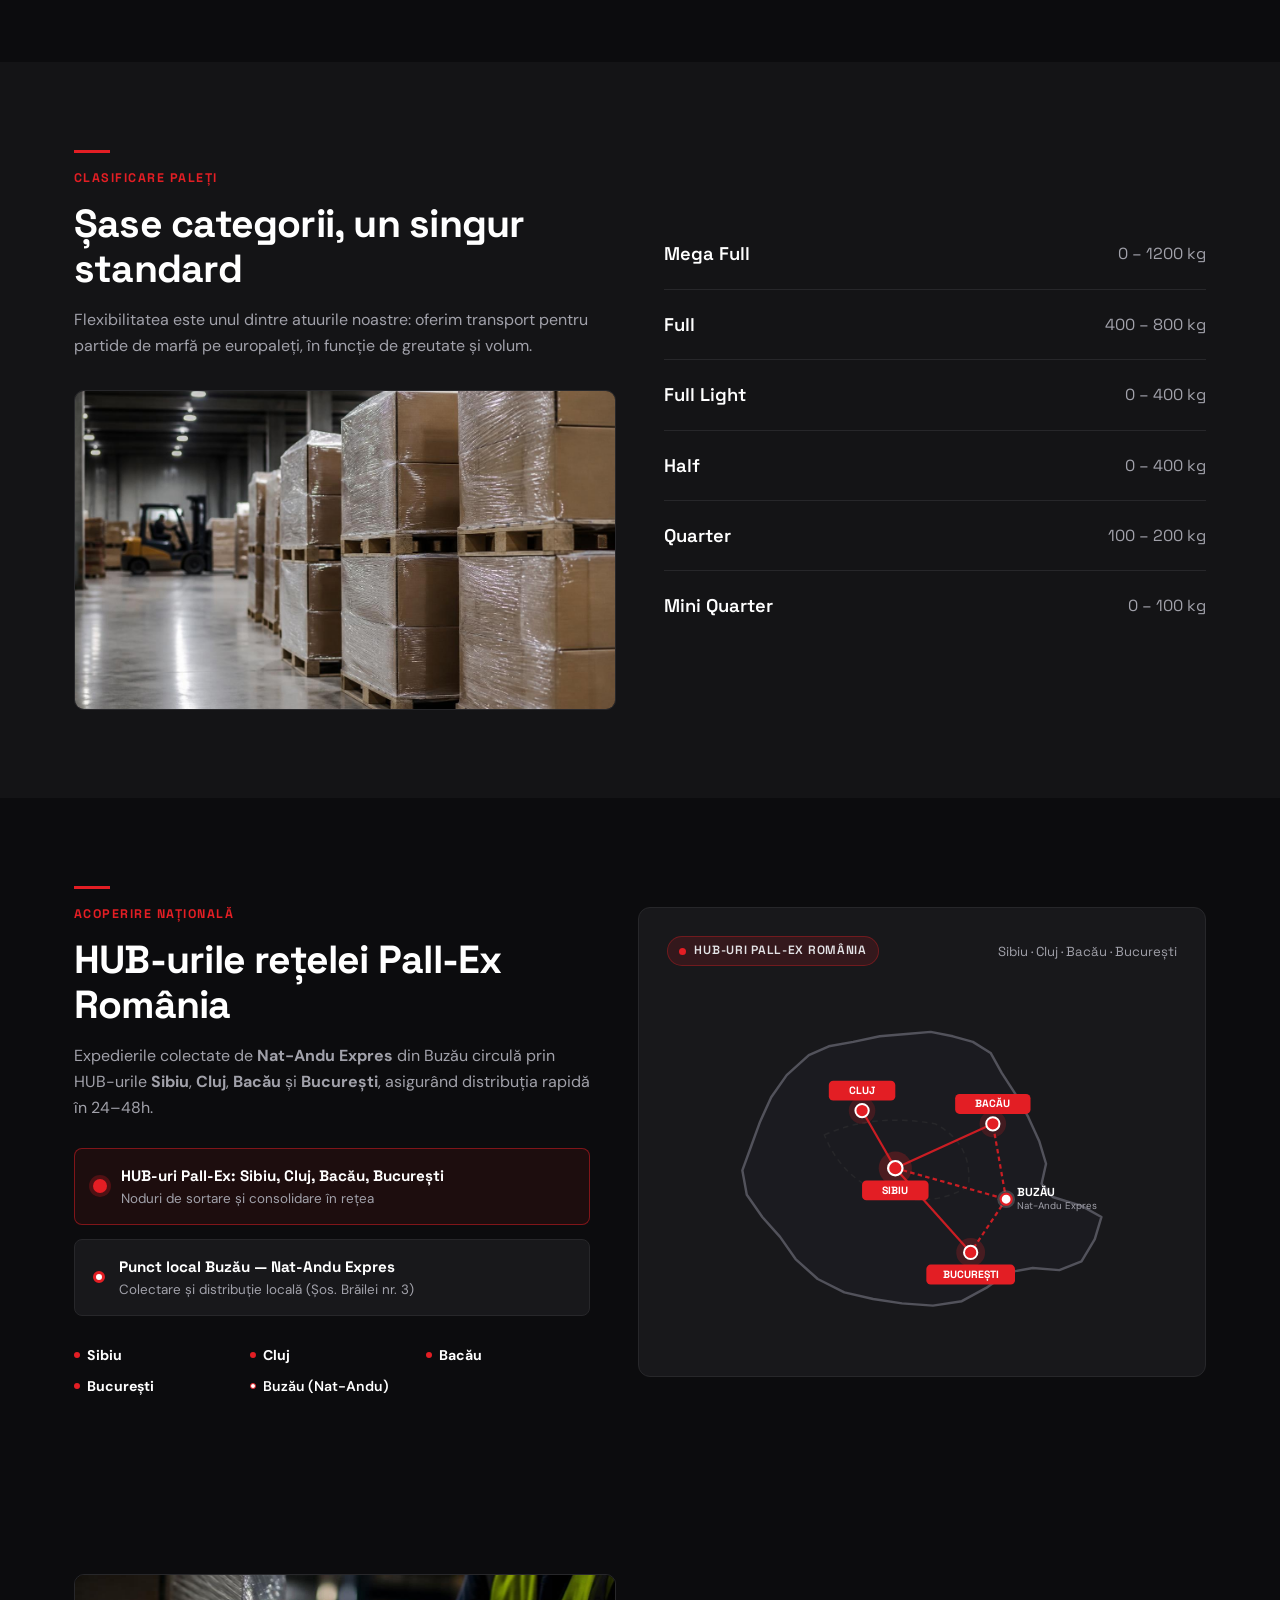
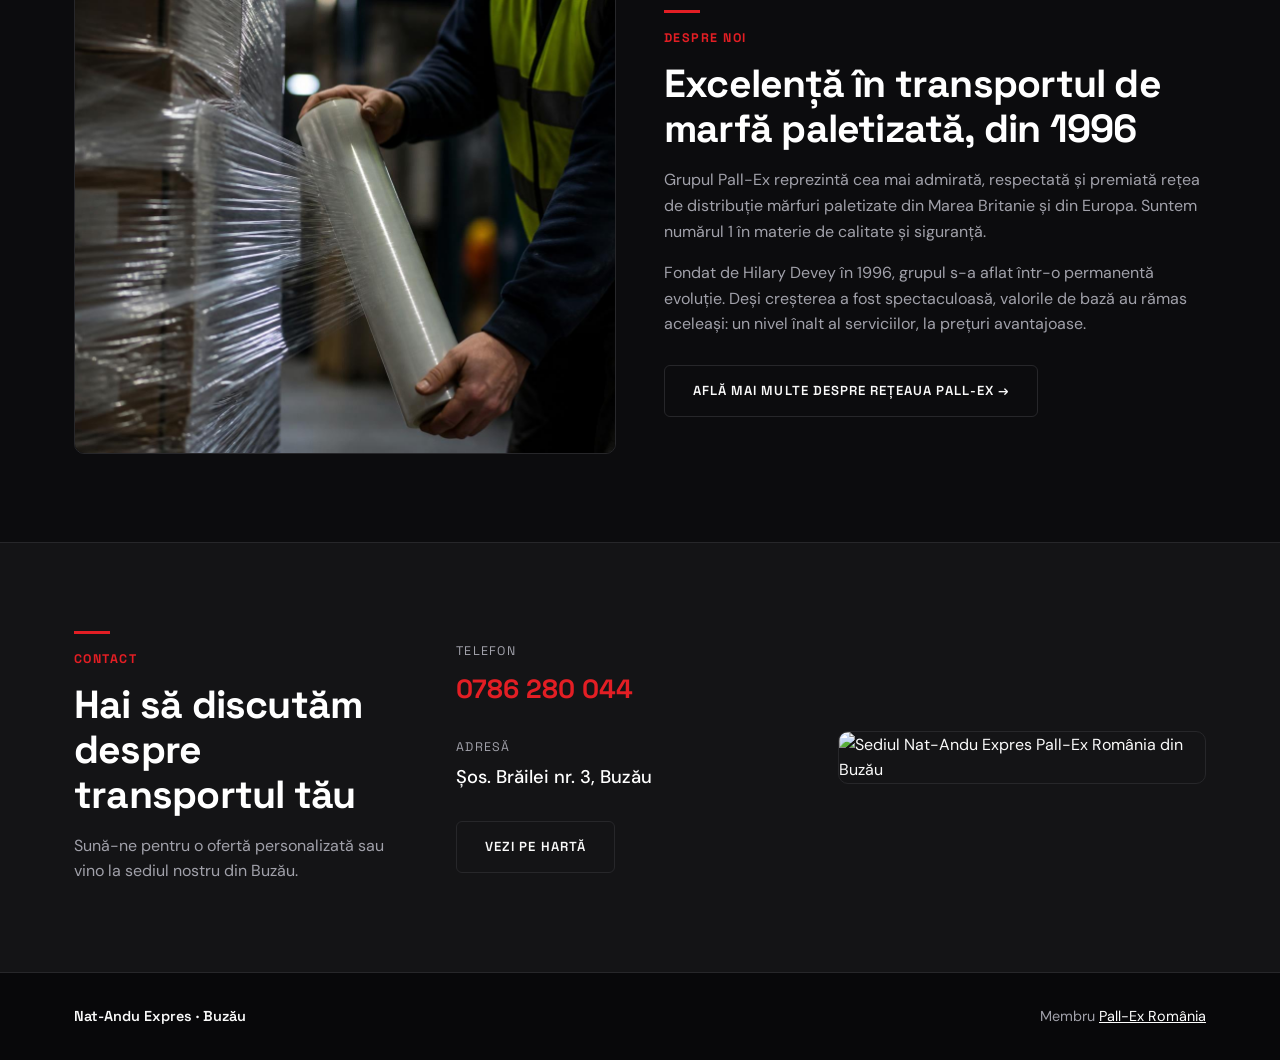
==== commit 6d781ab5: "Update index.html" ====
--- a/index.html
+++ b/index.html
@@ -66,7 +66,7 @@
         </div>
       </section>
 
-      <!-- Stats + Animație Camion Pall-Ex -->
+      <!-- Stats + Animație Camion Pall-Ex (Dus-Întors Continuu) -->
       <section class="band stats">
         <div class="container stats-grid">
           <div class="stat"><p class="stat-value">1996</p><p class="stat-label">Grupul Pall-Ex fondat</p></div>
@@ -83,38 +83,40 @@
           </div>
 
           <div class="pallex-truck-runner">
-            <svg class="pallex-truck-svg" viewBox="0 0 190 64" fill="none" xmlns="http://www.w3.org/2000/svg">
-              <rect x="4" y="10" width="116" height="36" rx="3" stroke="#f4f4f5" stroke-width="1.8"/>
-              <line x1="10" y1="40" x2="114" y2="40" stroke="#52525b" stroke-width="1.2" stroke-dasharray="4 3"/>
-              <text x="62" y="31" text-anchor="middle" fill="#e31e24" stroke="#e31e24" stroke-width="0.4" font-family="Space Grotesk, sans-serif" font-size="13" font-weight="700" letter-spacing="2.2">PALL-EX</text>
-
-              <line x1="120" y1="41" x2="128" y2="41" stroke="#f4f4f5" stroke-width="1.8"/>
-
-              <path d="M128 20 H154 L168 32 V46 H128 Z" stroke="#f4f4f5" stroke-width="1.8" stroke-linejoin="round"/>
-              <path d="M134 24 H151 L161 33 H134 Z" stroke="#a1a1aa" stroke-width="1.4" stroke-linejoin="round"/>
-              <rect x="164" y="39" width="4" height="4" rx="1" stroke="#e31e24" stroke-width="1.4"/>
-
-              <g class="truck-wheel" style="transform-origin: 32px 49px;">
-                <circle cx="32" cy="49" r="8" fill="#0c0c0e" stroke="#f4f4f5" stroke-width="1.8"/>
-                <circle cx="32" cy="49" r="3" stroke="#e31e24" stroke-width="1.4"/>
-                <line x1="32" y1="41" x2="32" y2="57" stroke="#a1a1aa" stroke-width="1.1"/>
-                <line x1="24" y1="49" x2="40" y2="49" stroke="#a1a1aa" stroke-width="1.1"/>
-              </g>
-
-              <g class="truck-wheel" style="transform-origin: 98px 49px;">
-                <circle cx="98" cy="49" r="8" fill="#0c0c0e" stroke="#f4f4f5" stroke-width="1.8"/>
-                <circle cx="98" cy="49" r="3" stroke="#e31e24" stroke-width="1.4"/>
-                <line x1="98" y1="41" x2="98" y2="57" stroke="#a1a1aa" stroke-width="1.1"/>
-                <line x1="90" y1="49" x2="106" y2="49" stroke="#a1a1aa" stroke-width="1.1"/>
-              </g>
-
-              <g class="truck-wheel" style="transform-origin: 150px 49px;">
-                <circle cx="150" cy="49" r="8" fill="#0c0c0e" stroke="#f4f4f5" stroke-width="1.8"/>
-                <circle cx="150" cy="49" r="3" stroke="#e31e24" stroke-width="1.4"/>
-                <line x1="150" y1="41" x2="150" y2="57" stroke="#a1a1aa" stroke-width="1.1"/>
-                <line x1="142" y1="49" x2="158" y2="49" stroke="#a1a1aa" stroke-width="1.1"/>
-              </g>
-            </svg>
+            <div class="pallex-truck-flip">
+              <svg class="pallex-truck-svg" viewBox="0 0 190 64" fill="none" xmlns="http://www.w3.org/2000/svg">
+                <rect x="4" y="10" width="116" height="36" rx="3" stroke="#f4f4f5" stroke-width="1.8"/>
+                <line x1="10" y1="40" x2="114" y2="40" stroke="#52525b" stroke-width="1.2" stroke-dasharray="4 3"/>
+                <text x="62" y="31" text-anchor="middle" fill="#e31e24" stroke="#e31e24" stroke-width="0.4" font-family="Space Grotesk, sans-serif" font-size="13" font-weight="700" letter-spacing="2.2">PALL-EX</text>
+
+                <line x1="120" y1="41" x2="128" y2="41" stroke="#f4f4f5" stroke-width="1.8"/>
+
+                <path d="M128 20 H154 L168 32 V46 H128 Z" stroke="#f4f4f5" stroke-width="1.8" stroke-linejoin="round"/>
+                <path d="M134 24 H151 L161 33 H134 Z" stroke="#a1a1aa" stroke-width="1.4" stroke-linejoin="round"/>
+                <rect x="164" y="39" width="4" height="4" rx="1" stroke="#e31e24" stroke-width="1.4"/>
+
+                <g class="truck-wheel" style="transform-origin: 32px 49px;">
+                  <circle cx="32" cy="49" r="8" fill="#0c0c0e" stroke="#f4f4f5" stroke-width="1.8"/>
+                  <circle cx="32" cy="49" r="3" stroke="#e31e24" stroke-width="1.4"/>
+                  <line x1="32" y1="41" x2="32" y2="57" stroke="#a1a1aa" stroke-width="1.1"/>
+                  <line x1="24" y1="49" x2="40" y2="49" stroke="#a1a1aa" stroke-width="1.1"/>
+                </g>
+
+                <g class="truck-wheel" style="transform-origin: 98px 49px;">
+                  <circle cx="98" cy="49" r="8" fill="#0c0c0e" stroke="#f4f4f5" stroke-width="1.8"/>
+                  <circle cx="98" cy="49" r="3" stroke="#e31e24" stroke-width="1.4"/>
+                  <line x1="98" y1="41" x2="98" y2="57" stroke="#a1a1aa" stroke-width="1.1"/>
+                  <line x1="90" y1="49" x2="106" y2="49" stroke="#a1a1aa" stroke-width="1.1"/>
+                </g>
+
+                <g class="truck-wheel" style="transform-origin: 150px 49px;">
+                  <circle cx="150" cy="49" r="8" fill="#0c0c0e" stroke="#f4f4f5" stroke-width="1.8"/>
+                  <circle cx="150" cy="49" r="3" stroke="#e31e24" stroke-width="1.4"/>
+                  <line x1="150" y1="41" x2="150" y2="57" stroke="#a1a1aa" stroke-width="1.1"/>
+                  <line x1="142" y1="49" x2="158" y2="49" stroke="#a1a1aa" stroke-width="1.1"/>
+                </g>
+              </svg>
+            </div>
           </div>
 
           <div class="dock-station dock-right">
@@ -184,7 +186,7 @@
         </div>
       </section>
 
-      <!-- Rețeaua Națională de HUB-uri Pall-Ex România (Sibiu, Cluj, Bacău, București) -->
+      <!-- Rețeaua Națională de HUB-uri Pall-Ex România (Contur detaliat + Sibiu, Cluj, Bacău, București) -->
       <section id="retea-romania" class="section container">
         <div class="ro-hubs-grid">
           <div class="reveal">
@@ -230,35 +232,52 @@
               <span class="ro-map-sub">Sibiu · Cluj · Bacău · București</span>
             </div>
 
-            <svg class="ro-map-svg" viewBox="0 0 460 330" fill="none" xmlns="http://www.w3.org/2000/svg" aria-label="Harta HUB-urilor Pall-Ex din România: Sibiu, Cluj, Bacău și București">
-              <path d="M125 65 L185 52 L245 48 L295 55 L325 95 L345 145 L340 190 L385 215 L370 255 L315 260 L275 285 L215 292 L160 282 L115 255 L85 215 L68 175 L82 125 L105 90 Z" fill="#1b1b20" stroke="#3f3f46" stroke-width="2.2"/>
-
-              <g stroke="#e31e24" stroke-width="2" stroke-opacity="0.85">
-                <line x1="210" y1="168" x2="178" y2="115"/>
-                <line x1="210" y1="168" x2="296" y2="128"/>
-                <line x1="210" y1="168" x2="274" y2="244"/>
-                <line x1="210" y1="168" x2="305" y2="196" stroke-dasharray="4 3"/>
-                <line x1="305" y1="196" x2="274" y2="244" stroke-dasharray="4 3"/>
-                <line x1="305" y1="196" x2="296" y2="128" stroke-dasharray="4 3"/>
+            <svg class="ro-map-svg" viewBox="0 0 460 330" fill="none" xmlns="http://www.w3.org/2000/svg" aria-label="Harta detaliată a HUB-urilor Pall-Ex din România: Sibiu, Cluj, Bacău și București">
+              <!-- Contur detaliat al României -->
+              <path
+                d="M128 66 L146 58 L168 54 L192 49 L216 47 L238 45 L258 49 L276 54 L292 64 L302 82 L315 102 L326 122 L336 144 L342 164 L338 182 L348 194 L374 202 L392 212 L386 232 L374 252 L354 260 L330 258 L308 262 L288 276 L266 288 L240 292 L212 290 L186 286 L160 280 L136 268 L116 250 L102 230 L86 212 L72 192 L68 170 L76 148 L84 126 L94 104 L108 84 Z"
+                fill="#1b1b20"
+                stroke="#52525b"
+                stroke-width="2.2"
+                stroke-linejoin="round"
+              />
+
+              <!-- Arc subtil care sugerează lanțul carpatic -->
+              <path
+                d="M142 138 Q186 118 242 128 Q276 146 272 184 Q242 204 198 192 Q158 178 142 138 Z"
+                fill="none"
+                stroke="#27272a"
+                stroke-width="1.3"
+                stroke-dasharray="5 4"
+              />
+
+              <!-- Rute între HUB-uri (Sibiu, Cluj, Bacău, București) și Buzău -->
+              <g stroke="#e31e24" stroke-width="2" stroke-opacity="0.88">
+                <line x1="206" y1="168" x2="176" y2="116"/>
+                <line x1="206" y1="168" x2="294" y2="128"/>
+                <line x1="206" y1="168" x2="274" y2="244"/>
+                <line x1="206" y1="168" x2="306" y2="196" stroke-dasharray="4 3"/>
+                <line x1="306" y1="196" x2="274" y2="244" stroke-dasharray="4 3"/>
+                <line x1="306" y1="196" x2="294" y2="128" stroke-dasharray="4 3"/>
               </g>
 
               <!-- HUB CLUJ -->
-              <circle cx="178" cy="115" r="12" fill="#e31e24" fill-opacity="0.2"/>
-              <circle cx="178" cy="115" r="6" fill="#e31e24" stroke="#ffffff" stroke-width="1.8"/>
-              <rect x="148" y="88" width="60" height="18" rx="4" fill="#e31e24"/>
-              <text x="178" y="100" text-anchor="middle" fill="#ffffff" font-family="Space Grotesk, sans-serif" font-size="9.5" font-weight="700">CLUJ</text>
+              <circle cx="176" cy="116" r="12" fill="#e31e24" fill-opacity="0.2"/>
+              <circle cx="176" cy="116" r="6" fill="#e31e24" stroke="#ffffff" stroke-width="1.8"/>
+              <rect x="146" y="89" width="60" height="18" rx="4" fill="#e31e24"/>
+              <text x="176" y="101" text-anchor="middle" fill="#ffffff" font-family="Space Grotesk, sans-serif" font-size="9.5" font-weight="700">CLUJ</text>
 
               <!-- HUB BACĂU -->
-              <circle cx="296" cy="128" r="12" fill="#e31e24" fill-opacity="0.2"/>
-              <circle cx="296" cy="128" r="6" fill="#e31e24" stroke="#ffffff" stroke-width="1.8"/>
-              <rect x="262" y="101" width="68" height="18" rx="4" fill="#e31e24"/>
-              <text x="296" y="113" text-anchor="middle" fill="#ffffff" font-family="Space Grotesk, sans-serif" font-size="9.5" font-weight="700">BACĂU</text>
+              <circle cx="294" cy="128" r="12" fill="#e31e24" fill-opacity="0.2"/>
+              <circle cx="294" cy="128" r="6" fill="#e31e24" stroke="#ffffff" stroke-width="1.8"/>
+              <rect x="260" y="101" width="68" height="18" rx="4" fill="#e31e24"/>
+              <text x="294" y="113" text-anchor="middle" fill="#ffffff" font-family="Space Grotesk, sans-serif" font-size="9.5" font-weight="700">BACĂU</text>
 
               <!-- HUB SIBIU -->
-              <circle cx="210" cy="168" r="15" fill="#e31e24" fill-opacity="0.24"/>
-              <circle cx="210" cy="168" r="6.5" fill="#e31e24" stroke="#ffffff" stroke-width="2"/>
-              <rect x="180" y="179" width="60" height="18" rx="4" fill="#e31e24"/>
-              <text x="210" y="191" text-anchor="middle" fill="#ffffff" font-family="Space Grotesk, sans-serif" font-size="9.5" font-weight="700">SIBIU</text>
+              <circle cx="206" cy="168" r="15" fill="#e31e24" fill-opacity="0.24"/>
+              <circle cx="206" cy="168" r="6.5" fill="#e31e24" stroke="#ffffff" stroke-width="2"/>
+              <rect x="176" y="179" width="60" height="18" rx="4" fill="#e31e24"/>
+              <text x="206" y="191" text-anchor="middle" fill="#ffffff" font-family="Space Grotesk, sans-serif" font-size="9.5" font-weight="700">SIBIU</text>
 
               <!-- HUB BUCUREȘTI -->
               <circle cx="274" cy="244" r="13" fill="#e31e24" fill-opacity="0.22"/>
@@ -267,10 +286,10 @@
               <text x="274" y="267" text-anchor="middle" fill="#ffffff" font-family="Space Grotesk, sans-serif" font-size="9.5" font-weight="700">BUCUREȘTI</text>
 
               <!-- Punct local Buzău (Nat-Andu Expres) -->
-              <circle cx="305" cy="196" r="8" fill="#ffffff" fill-opacity="0.18"/>
-              <circle cx="305" cy="196" r="5" fill="#ffffff" stroke="#e31e24" stroke-width="2"/>
-              <text x="315" y="193" fill="#ffffff" font-family="Space Grotesk, sans-serif" font-size="10.5" font-weight="700">BUZĂU</text>
-              <text x="315" y="205" fill="#a1a1aa" font-family="DM Sans, sans-serif" font-size="8.8">Nat-Andu Expres</text>
+              <circle cx="306" cy="196" r="8" fill="#ffffff" fill-opacity="0.18"/>
+              <circle cx="306" cy="196" r="5" fill="#ffffff" stroke="#e31e24" stroke-width="2"/>
+              <text x="316" y="193" fill="#ffffff" font-family="Space Grotesk, sans-serif" font-size="10.5" font-weight="700">BUZĂU</text>
+              <text x="316" y="205" fill="#a1a1aa" font-family="DM Sans, sans-serif" font-size="8.8">Nat-Andu Expres</text>
             </svg>
           </div>
         </div>
@@ -370,4 +389,4 @@
 
     <script src="script.js"></script>
   </body>
-</html>+</html>
